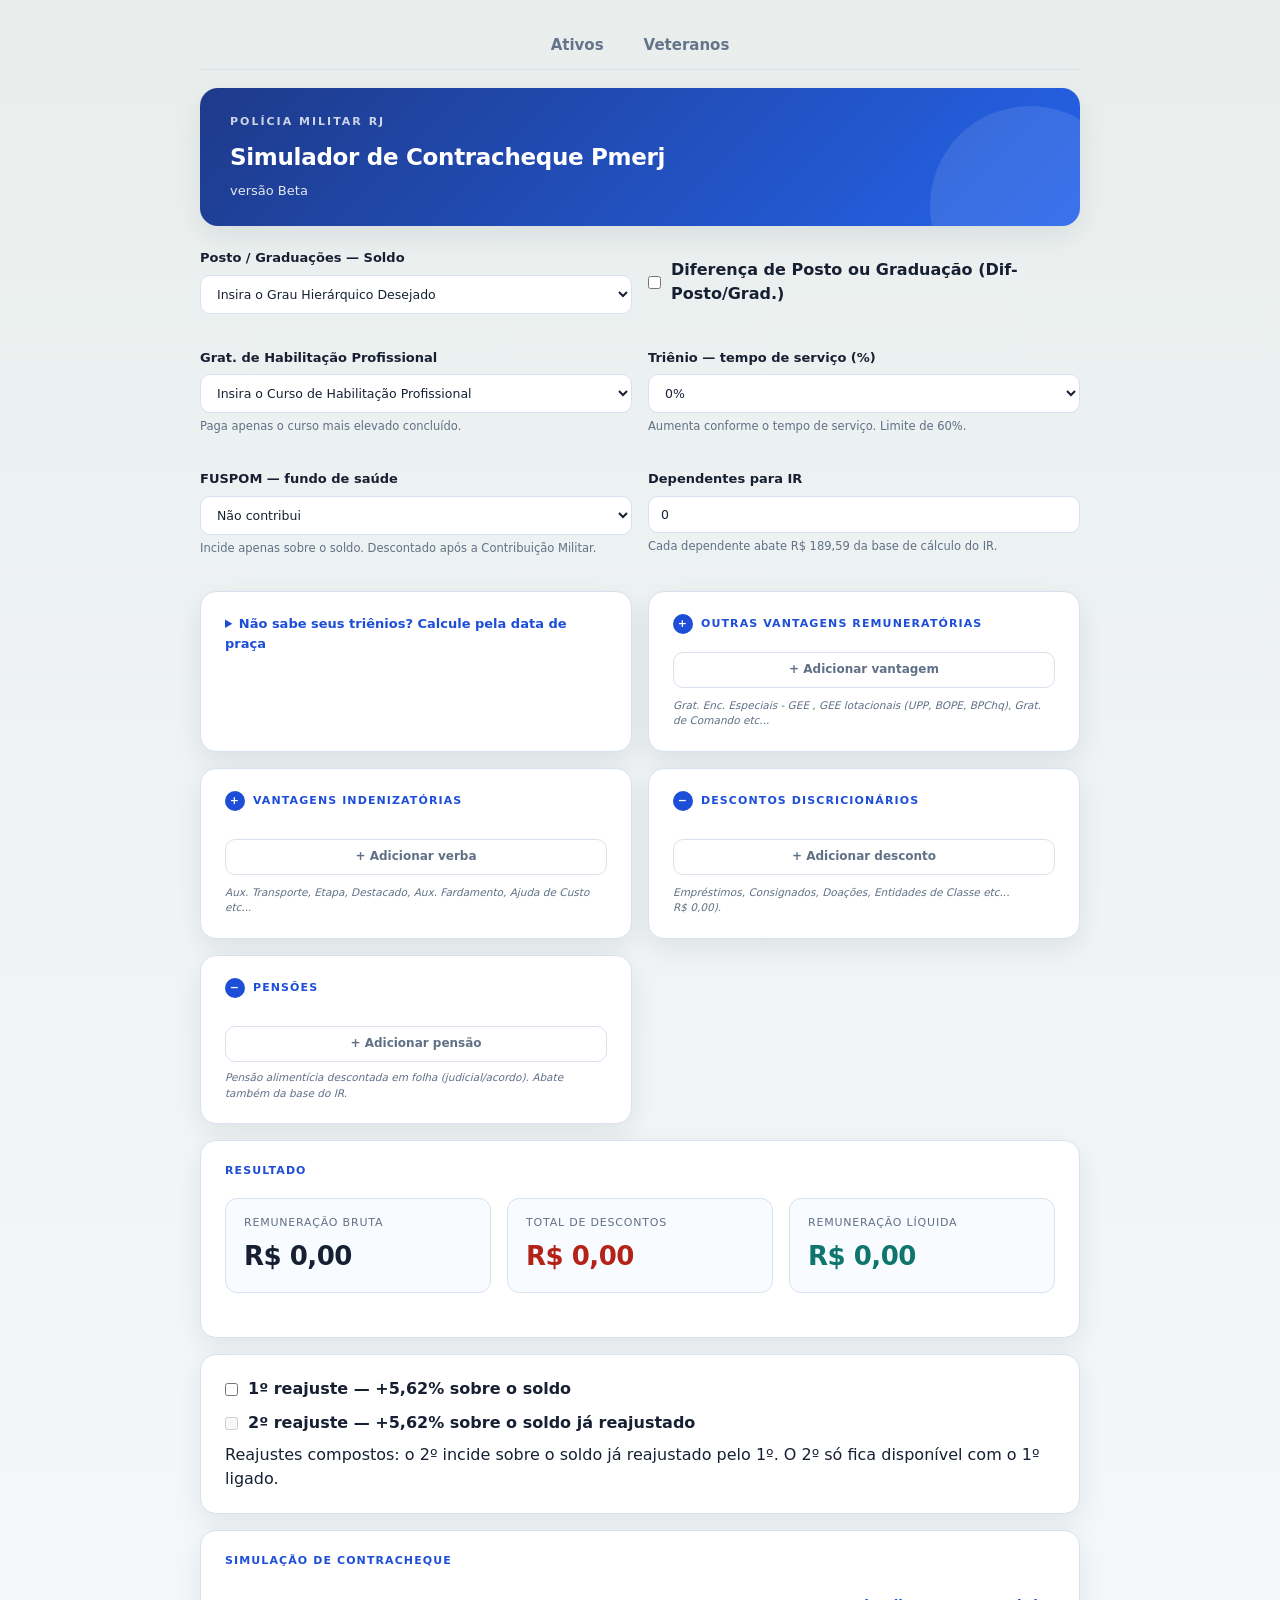
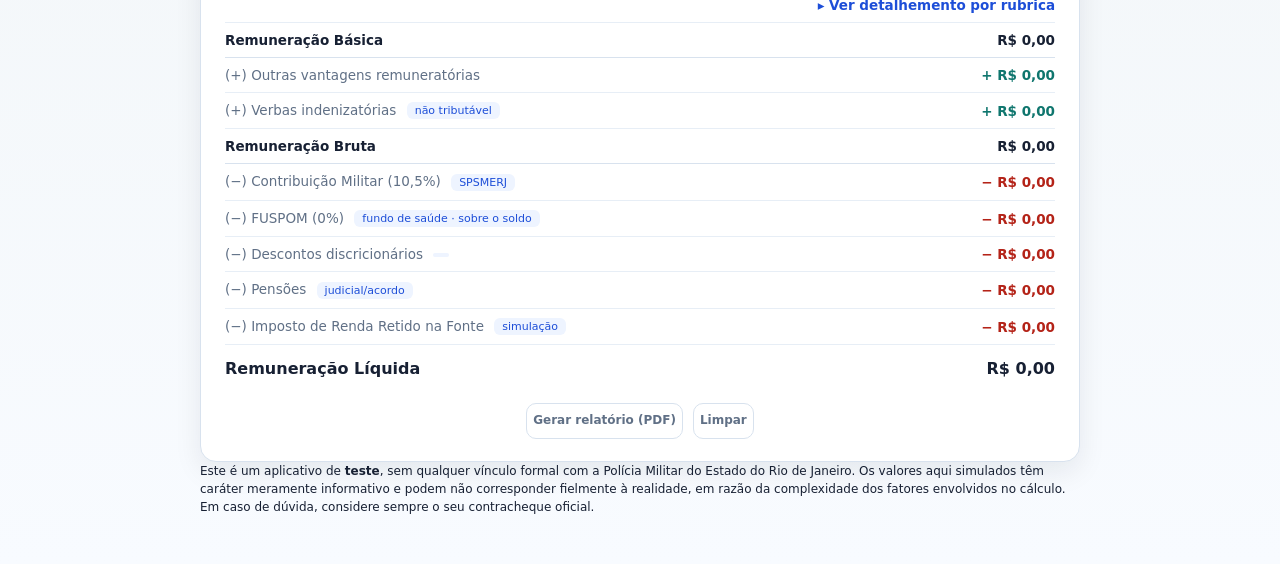
==== index.html @ ab9d59af "Rename calculadora_pmerj.html to index.html" ====
<html lang="pt-BR">

<head>
  <meta charset="UTF-8">
  <meta name="viewport" content="width=device-width, initial-scale=1.0">
  <link rel="stylesheet" href="calculadora_pmerj.css">
  <title>Calculadora de Salário Líquido — Polícia Penal RJ</title>
  <script src="calculadora_pmerj_v4.js"></script>
  <link rel="stylesheet" href="chrome-extension://d1582fdd-89d3-484b-8e49-4ea35ffc04d0/app/content-style.css">
</head>

<body>
  <div class="wrap">
    <header>
      <div class="header-text">
        <div class="brasao">Polícia Militar RJ</div>
        <h1>Simulador de Contracheque Pmerj</h1>
        <p>versão Beta</p>
      </div>
    </header>


    <!-- ====================== CHAVES DE REAJUSTE ====================== -->
    <!-- Reajustes compostos sobre o soldo (no JS). Afetam todas as rubricas,
       pois todas derivam do soldo.
       1º = +5,62% | 2º = +5,62% sobre o já reajustado.
       Acumulado: 1,0562 × 1,0562 = 1,11556 -> +11,56%. -->
    <div class="card" style="margin-bottom:16px;">
      <label for="reajuste"
        style="display:flex; align-items:center; gap:10px; font-weight:700; cursor:pointer; margin:0;">
        <input type="checkbox" id="reajuste">
        1º reajuste — +5,62% sobre o soldo
      </label>
      <label for="reajuste2"
        style="display:flex; align-items:center; gap:10px; font-weight:700; cursor:pointer; margin:10px 0 0;">
        <input type="checkbox" id="reajuste2" disabled>
        2º reajuste — +5,62% sobre o soldo já reajustado
      </label>
      <div class="hint" style="margin-top:8px;">Reajustes compostos: o 2º incide sobre o soldo já reajustado pelo 1º. O
        2º só fica disponível com o 1º ligado.</div>
    </div>


    <div class="grid">


      <!-- ============ CARD 1 — POSTO / GRADUAÇÃO (DEFINIDO) ============ -->
      <div class="field">
        <label for="posto">Posto / Graduações — Soldo</label>
        <select id="posto">

          <option value="3270.73" data-gret="192.5"> Cel PM </option>
          <option value="2943.65" data-gret="192.5">Ten Cel PM </option>
          <option value="2649.28" data-gret="192.5">Maj PM </option>
          <option value="2384.35" data-gret="150">Cap PM </option>
          <option value="2145.60" data-gret="150">1º Ten PM </option>
          <option value="1929.73" data-gret="150">2º Ten PM </option>
          <option value="1736.76" data-gret="150">Asp Of PM </option>
          <option value="1141.49" data-gret="122.5">Cad PM </option>
          <option value="1736.76" data-gret="150">Sub Ten PM</option>
          <option value="1596.12" data-gret="150">1º Sgt PM </option>
          <option value="1448.94" data-gret="150">2º Sgt PM </option>
          <option value="1318.11" data-gret="150">3º Sgt PM </option>
          <option value="1141.49" data-gret="150">Cb PM </option>
          <option value="991.03" data-gret="150">Sd PM </option>
          <option value="817.67" data-gret="122.5">Aluno CFP </option>
          <option value="0" selected> Insira o Grau Hierárquico Desejado </option>
        </select>
      </div>

      <!-- GHP — Gratificação de Habilitação Profissional
           Quem escolhe é o usuário (curso mais elevado concluído).
           value = % sobre o soldo  |  cálculo no JS: soldo * value / 100 -> LINHA no resultado -->

      <div class="field">
        <label for="habilitacao"> Grat. de Habilitação Profissional </label>
        <select name="" id="habilitacao">
          <option value="160">160% - CCEM — Curso de Comando e Estado-Maior</option>
          <option value="110">110% - CAO / CAS — Curso de Aperfeiçoamento de Oficiais / Sargentos</option>
          <option value="85">85% - CE - Curso de Especialização ou Equivalente</option>
          <option value="80">80% - CFO / CFS — Curso de Formação de Oficiais / Sargentos</option>
          <option value="75">75% - CFP — Curso de Formação de Praça</option>
          <option value="0" selected> Insira o Curso de Habilitação Profissional </option>
        </select>
        <div class="hint">Paga apenas o curso mais elevado concluído.</div>
      </div>
      <!-- ============ CARD AUXILIAR — TRIÊNIOS PELA DATA DE PRAÇA ============ -->
      <!-- Helper: usuário informa a data de praça; o JS conta os triênios.
         triênios = Math.floor( (hoje - data_praca) em dias / 1095 )   (1095 = 3 anos, sem bissexto)
         percentual = (a confirmar) 1º triênio 10%, +5% por triênio, teto 60%
         comportamento ao calcular: preencher #trienio automaticamente OU só informar? (a confirmar)
         Nota de estilo: input[type=date] não está no CSS compartilhado (que só cobre number/select),
         então pode aparecer com visual padrão do navegador — ajuste de estilo fica para depois. -->
      <div class="field">
        <label for="trienio">Triênio — tempo de serviço (%)</label>
        <select id="trienio">
          <option value="0" selected>0%</option>
          <option value="10">10%</option>
          <option value="15">15%</option>
          <option value="20">20%</option>
          <option value="25">25%</option>
          <option value="30">30%</option>
          <option value="35">35%</option>
          <option value="40">40%</option>
          <option value="45">45%</option>
          <option value="50">50%</option>
          <option value="55">55%</option>
          <option value="60">60%</option>
        </select>
        <div class="hint">Aumenta conforme o tempo de serviço. Limite de 60%.</div>
      </div>

      <!-- Card recolhível (<details>): nasce fechado para dar mais respiro à página;
         clicar no <summary> expande. Os id internos não mudaram. -->
      <!-- FUSPOM — fundo de saúde (escolhido pelo usuário). DESCONTO.
           value = % | base = SOMENTE o soldo
           cálculo no JS: soldo * value / 100 -> LINHA de desconto (após Contrib. Militar) -->
      <div class="field">
        <label for="fuspom">FUSPOM — fundo de saúde</label>
        <select id="fuspom">
          <option value="0" selected>Não contribui</option>
          <option value="10">10%</option>
          <option value="11">11%</option>
          <option value="12">12%</option>
          <option value="13">13%</option>
          <option value="14">14%</option>
          <option value="15">15%</option>
          <option value="16">16%</option>
          <option value="17">17%</option>
          <option value="18">18%</option>
        </select>
        <div class="hint">Incide apenas sobre o soldo. Descontado após a Contribuição Militar.</div>
      </div>

      <!-- DEPENDENTES (IR) — controle próprio, perto do FUSPOM.
           Cada dependente abate R$ 189,59 do Rendimento Tributável. -->
      <div class="field">
        <label for="dependentes">Dependentes para IR</label>
        <input type="number" id="dependentes" value="0" min="0" step="1" inputmode="numeric">
        <div class="hint">Cada dependente abate R$ 189,59 da base de cálculo do IR.</div>
      </div>


      <!-- CALCULANDO OS TRIENIOS ATRAVÉS DA DATA DE PRAÇA . -->
      <!-- ------------------------------------------------------ -->
      <!-- ------------------------------------------------------ -->

      <details class="card">
        <summary style="cursor:pointer; color:var(--acento); font-weight:800; font-size:13px;">Não sabe seus triênios?
          Calcule pela data de praça</summary>
        <div style="margin-top:18px;">
          <div class="field">
            <label for="data-praca"> Data de praça: </label>
            <input type="date" id="data-praca"> <span class="hint" style="flex:1;">mês / dia / ano</span>
            <div class="hint"> Data de Ingresso na corporação.</div>
          </div>

          <button type="button" class="cen-btn" id="btn-trienios" style="width:100%; margin-bottom:18px;">Calcular
            triênios</button>
          <div class="field">
            <label>Resultado</label>
            <div class="slider-row">
              <span class="hint" style="flex:1;">Triênios completos / Percentual sugerido</span>
              <span class="slider-val" id="trienios-count">—</span>
              <span class="slider-val" id="trienios-pct">—</span>
            </div>
          </div>
        </div>
      </details>

      <!-- ============ CARD — OUTRAS VANTAGENS REMUNERATÓRIAS (até 5) ============ -->
      <!-- TRIBUTÁVEIS: somam à Rem. Básica para formar a Rem. Bruta. -->

      <div class="card">
        <h2><span class="num">+</span> Outras vantagens remuneratórias</h2>
        <div id="vant-lista"><!-- campos adicionados aqui (máx. 5) --></div>
        <button type="button" class="cen-btn" id="btn-add-vant" style="width:100%;">+ Adicionar vantagem
        </button>
        <div class="hint hint-exp"> Grat. Enc. Especiais - GEE , GEE lotacionais (UPP, BOPE, BPChq), Grat. de Comando
          etc...</div>
      </div>


      <!-- ============ CARD — VERBAS INDENIZATÓRIAS (até 5) ============ -->
      <!-- NÃO TRIBUTÁVEIS: entram na Rem. Bruta, mas saem do Rendimento Tributável. -->
      <div class="card">
        <h2><span class="num">+</span> Vantagens Indenizatórias</h2>
        <div id="vind-lista"><!-- campos (máx. 5) --></div>
        <button type="button" class="cen-btn" id="btn-add-vind" style="width:100%; margin-top:10px;">+ Adicionar
          verba</button>

        <div class="hint hint-exp"> Aux. Transporte, Etapa, Destacado, Aux. Fardamento, Ajuda de Custo etc...</div>
      </div>

      <!-- ============ CARD — DESCONTOS DISCRICIONÁRIOS (até 5) ============ -->
      <!-- O usuário adiciona campos (máx. 5). Cada um é um valor livre em R$.
         A SOMA de todos é limitada a 40% da Remuneração Básica (teto dinâmico).
         No JS: somaDisc = soma dos campos; desconto = min(somaDisc, 40% Rem.Básica).
         Campos criados/removidos dinamicamente; o cálculo lê todos pela classe .desc-disc-input. -->
      <div class="card">
        <h2 style=""><span class="num">−</span> Descontos discricionários</h2>
        <div id="desc-disc-lista"><!-- campos adicionados aqui (máx. 5) --></div>
        <button type="button" class="cen-btn" id="btn-add-desc" style="width:100%; margin-top: 10px;">+ Adicionar
          desconto</button>
        <div class="hint hint-exp"> Empréstimos, Consignados, Doações, Entidades de Classe etc... <span
            id="desc-disc-max">R$ 0,00</span>).
        </div>
        <div class="hint" id="desc-disc-aviso" style="display:none; color:var(--vermelho); font-weight:600;">Soma
          acima
          do limite — considerado o máximo permitido.</div>
      </div>

      <!-- ============ CARD — PENSÕES (até 5) ============ -->
      <!-- Desconto. Reduz o líquido E abate da Base de Cálculo do IR.
           Campos dinâmicos lidos pela classe .pensao-input. -->
      <div class="card">
        <h2><span class="num">−</span> Pensões</h2>
        <div id="pensao-lista"><!-- campos adicionados aqui (máx. 5) --></div>
        <button type="button" class="cen-btn" id="btn-add-pensao" style="width:100%; margin-top:10px;">+ Adicionar
          pensão</button>
        <div class="hint hint-exp" style="margin-top:8px;">Pensão alimentícia descontada em folha (judicial/acordo).
          Abate também da base do IR.</div>
      </div>

      <!-- ============ CARD DE RESULTADO ============ -->
      <div class="card result-card">
        <h2> Resultado </h2>
        <div class="big-nums">
          <div class="big-num">
            <div class="lbl">Remuneração Bruta</div>
            <div class="val" id="r-rem-bruta">R$&nbsp;0,00</div>
          </div>
          <div class="big-num">
            <div class="lbl">Total de descontos</div>
            <div class="val" id="r-desc" style="color: var(--vermelho);">R$&nbsp;0,00</div>
          </div>
          <div class="big-num destaque">
            <div class="lbl">Remuneração Líquida</div>
            <div class="val" id="r-liquido">R$&nbsp;0,00</div>
          </div>
        </div>


      </div>

      <!-- DETALHAMENTO (table.breakdown) — "contracheque": rubricas e valores.
           Descontos, auxílios e líquido entram aqui nas próximas etapas. -->
      <div class="card result-card">
        <h2> Simulação de Contracheque </h2>
        <table class="breakdown">
          <tbody>
            <tr id="comp-toggle" style="cursor:pointer;">
              <td colspan="2" class="lbl-cell" style="color:var(--acento); font-weight:700;">
                <span id="comp-arrow">▸</span> Ver detalhemento por rubrica
              </td>
            </tr>
            <tr class="comp-row" style="display:none;">
              <td class="lbl-cell">Soldo base</td>
              <td id="t-soldo">R$&nbsp;0,00</td>
            </tr>
            <tr class="comp-row" style="display:none;">
              <td class="lbl-cell">GRET (<span id="t-gret-p">150</span>%)</td>
              <td class="pos" id="t-gret">+ R$&nbsp;0,00</td>
            </tr>
            <tr class="comp-row" style="display:none;">
              <td class="lbl-cell">GHP — Habilitação (<span id="t-ghp-p">75</span>%)</td>
              <td class="pos" id="t-ghp">+ R$&nbsp;0,00</td>
            </tr>
            <tr class="comp-row" style="display:none;">
              <td class="lbl-cell">GRAM — Risco (62,5%)</td>
              <td class="pos" id="t-gram">+ R$&nbsp;0,00</td>
            </tr>
            <tr class="comp-row" style="display:none;">
              <td class="lbl-cell">Triênio (<span id="t-tri-p">0</span>%)</td>
              <td class="pos" id="t-trienio">+ R$&nbsp;0,00</td>
            </tr>



            <tr class="subtotal">
              <td>Remuneração Básica</td>
              <td id="t-rem-basica">R$&nbsp;0,00</td>
            </tr>
            <tr>
              <td class="lbl-cell">(+) Outras vantagens remuneratórias</td>
              <td class="pos" id="t-vant">+ R$&nbsp;0,00</td>
            </tr>
            <tr>
              <td class="lbl-cell">(+) Verbas indenizatórias <span class="badge-aux">não tributável</span></td>
              <td class="pos" id="t-vind">+ R$&nbsp;0,00</td>
            </tr>
            <tr class="subtotal">
              <td>Remuneração Bruta</td>
              <td id="t-rem-bruta">R$&nbsp;0,00</td>
            </tr>
            <tr>
              <td class="lbl-cell">(−) Contribuição Militar (10,5%) <span class="badge-aux"> SPSMERJ </span></td>
              <td class="neg" id="t-contrib">− R$&nbsp;0,00</td>
            </tr>
            <tr>
              <td class="lbl-cell">(−) Descontos discricionários <span class="badge-aux"></span>
              </td>
              <td class="neg" id="t-desc-disc">− R$&nbsp;0,00</td>
            </tr>
            <tr>
              <td class="lbl-cell">(−) Pensões <span class="badge-aux">judicial/acordo</span></td>
              <td class="neg" id="t-pensao">− R$&nbsp;0,00</td>
            </tr>
            <tr>
              <td class="lbl-cell">(−) Imposto de Renda Retido na Fonte <span class="badge-aux">simulação</span></td>
              <td class="neg" id="t-irrf">− R$&nbsp;0,00</td>
            </tr>
            <tr class="final">
              <td>Remuneração Líquida</td>
              <td id="t-liquido">R$&nbsp;0,00</td>
            </tr>
          </tbody>
        </table>
        <!-- Marcação abaixo do breakdown: isenção da GRAM no IR -->
        <!-- <div style="margin-top:16px; padding-top:14px; border-top:1px solid #e7eef6;">
          <label for="isencao-gram"
            style="display:flex; align-items:center; gap:10px; font-weight:700; cursor:pointer; font-size:13px;">
            <input type="checkbox" id="isencao-gram">
            Possui isenção da GRAM no Imposto de Renda
          </label>
          <div class="hint" style="margin-top:6px;">Se marcado, o valor da GRAM é subtraído da base de cálculo do IR.
          </div>
        </div> -->
      </div>
    </div>
    <!-- Rodapé informativo / aviso -->
      <div class="hint" style="font-size: 12px; font-" >
        Este é um aplicativo de <strong>teste</strong>, sem qualquer vínculo formal com a Polícia Militar
        do Estado do Rio de Janeiro. Os valores aqui simulados têm caráter meramente informativo e podem
        não corresponder fielmente à realidade, em razão da complexidade dos fatores envolvidos no cálculo.
        Em caso de dúvida, considere sempre o seu contracheque oficial.
      </div>
</body>

</html>
---- calculadora_pmerj.css ----
:root {
    --bg: #f4f7fb;
    --surface: #ffffff;
    --surface-soft: #f8fafc;
    --texto: #172033;
    --texto-suave: #607086;
    --borda: #d8e2ee;
    --acento: #1d4ed8;
    --acento-2: #2563eb;
    --verde: #0f766e;
    --vermelho: #b42318;
    --sombra: 0 10px 28px rgba(15, 23, 42, 0.08);
  }
  * { margin: 0; padding: 0; box-sizing: border-box; }
  body {
    font-family: 'Segoe UI', system-ui, -apple-system, sans-serif;
    background: linear-gradient(180deg, #e9eeed 0%, #f8fbff 100%);
    color: var(--texto);
    line-height: 1.5;
    padding: 24px 16px 48px;
    min-height: 100vh;
  }
  .veteranosss {
    background: linear-gradient(130deg, #daacac 0%, #a77777e8 100%);
  }
  .wrap { max-width: 880px; margin: 0 auto; }
  header {
    background: linear-gradient(135deg, #1e3a8a 0%, #2563eb 100%);
    color: #fff;
    border-radius: 18px;
    padding: 26px 30px;
    margin-bottom: 22px;
    box-shadow: var(--sombra);
    position: relative;
    overflow: hidden;
  }
  .veterano{
    background: linear-gradient(135deg, #6b3939 0%, #ef4444 100%);
  }
  header::after {
    content: "";
    position: absolute;
    inset: auto -50px -80px auto;
    width: 200px;
    height: 200px;
    background: rgba(255,255,255,0.10);
    border-radius: 50%;
  }
  .brasao { font-size: 11px; letter-spacing: 2px; text-transform: uppercase; opacity: 0.78; margin-bottom: 10px; font-weight: 700; }
  header h1 { font-size: 23px; font-weight: 700; letter-spacing: -0.3px; margin-bottom: 6px; }
  header p { font-size: 13px; opacity: 0.88; }
  .grid { display: grid; grid-template-columns: 1fr 1fr; gap: 16px; }
  @media (max-width: 720px) { .grid { grid-template-columns: 1fr; } }
  .card {
    background: var(--surface);
    border: 1px solid var(--borda);
    border-radius: 16px;
    padding: 22px 24px;
    box-shadow: var(--sombra);
  }
  .card h2 {
    font-size: 11px;
    text-transform: uppercase;
    letter-spacing: 1.1px;
    color: var(--acento);
    font-weight: 800;
    margin-bottom: 18px;
    display: flex;
    align-items: center;
    gap: 8px;
  }
  .card h2 .num {
    background: var(--acento);
    color: #fff;
    width: 20px;
    height: 20px;
    border-radius: 50%;
    display: inline-flex;
    align-items: center;
    justify-content: center;
    font-size: 11px;
    font-weight: 800;
  }
  .hint-exp{
    font-size: 10.5px;
    font-style: italic;
    color: var(--texto-suave);
    margin-top: 10px;
  }
  .field { margin-bottom: 18px; }
  .field:last-child { margin-bottom: 0; }
  .field label { display: block; font-size: 13px; font-weight: 700; color: var(--texto); margin-bottom: 7px; }
  .field .hint { font-size: 11.5px; color: var(--texto-suave); font-weight: 400; margin-top: 5px; }
  .classes { display: flex; flex-direction: column; gap: 8px; }
  .classe-opt {
    border: 1.5px solid var(--borda);
    border-radius: 12px;
    padding: 12px 14px;
    cursor: pointer;
    display: flex;
    justify-content: space-between;
    align-items: center;
    transition: all 0.15s;
    background: var(--surface-soft);
  }
  .classe-opt:hover { border-color: var(--acento); transform: translateY(-1px); }
  .classe-opt.sel { border-color: var(--acento); background: #eef4ff; }
  .classe-opt .nome { font-size: 13px; font-weight: 700; color: var(--texto); }
  .classe-opt .val { font-size: 13px; color: var(--texto-suave); font-variant-numeric: tabular-nums; }
  .classe-opt.sel .val { color: var(--acento); font-weight: 700; }
  .slider-row { display: flex; align-items: center; gap: 14px; }
  input[type=range] { flex: 1; accent-color: var(--acento); height: 6px; }
  .slider-val {
    min-width: 56px;
    text-align: center;
    font-size: 15px;
    font-weight: 800;
    color: var(--acento-2);
    font-variant-numeric: tabular-nums;
    background: #eef4ff;
    border-radius: 8px;
    padding: 4px 0;
  }
  input[type=number], select {
    width: 100%;
    padding: 10px 12px;
    border: 1.5px solid var(--borda);
    border-radius: 10px;
    font-size: 12.5px;
    font-family: inherit;
    background: #fff;
    color: var(--texto);
  }
  input[type=number]:focus, select:focus { outline: none; border-color: var(--acento); box-shadow: 0 0 0 3px rgba(29,78,216,0.08); }
  .result-card {
    grid-column: 1 / -1;
    background: var(--surface);
    color: var(--texto);
    border: 1px solid var(--borda);
    box-shadow: var(--sombra);
  }
  .result-card h2 { color: var(--acento); }
  .big-nums { display: grid; grid-template-columns: 1fr 1fr 1fr; gap: 16px; margin-bottom: 22px; }
  @media (max-width: 720px) { .big-nums { grid-template-columns: 1fr; gap: 12px; } }
  .big-num { background: #f8fbff; border: 1px solid var(--borda); border-radius: 12px; padding: 16px 18px; }
  .big-num .lbl { font-size: 11px; text-transform: uppercase; letter-spacing: 0.8px; color: var(--texto-suave); margin-bottom: 6px; }
  .big-num .val { font-size: 26px; font-weight: 800; font-variant-numeric: tabular-nums; letter-spacing: -0.5px; color: var(--texto); }
  .big-num.destaque .val { color: var(--verde); }
  table.breakdown { width: 100%; border-collapse: collapse; font-size: 13.5px; }
  table.breakdown td { padding: 9px 0; border-bottom: 1px solid #e7eef6; font-variant-numeric: tabular-nums; color: var(--texto); }
  table.breakdown td:last-child { text-align: right; font-weight: 700; }
  table.breakdown td.lbl-cell { color: var(--texto-suave); font-weight: 400; }
  table.breakdown tr.subtotal td { font-weight: 800; border-bottom: 1.5px solid var(--borda); }
  table.breakdown tr.final td { border-bottom: none; padding-top: 14px; font-size: 16px; font-weight: 800; }
  table.breakdown .pos { color: var(--verde); }
  table.breakdown .neg { color: var(--vermelho); }
  .nota {
    background: #fffdf7;
    border: 1px solid #efe2bf;
    border-left: 4px solid #d4a72c;
    border-radius: 10px;
    padding: 13px 16px;
    font-size: 12.5px;
    color: #6b5510;
    line-height: 1.6;
    margin-top: 18px;
  }
  .footer-note { text-align: center; font-size: 11.5px; color: var(--texto-suave); margin-top: 28px; line-height: 1.7; }
  .badge-aux { display:inline-block; font-size:11px; background:#eef4ff; color:var(--acento); padding:2px 8px; border-radius:6px; margin-left:6px; vertical-align:middle; }
  .cenarios { display: flex; gap: 8px; }
  .cen-btn {
    flex: 1; padding: 9px 6px; border: 1.5px solid var(--borda); border-radius: 10px;
    background: #fff; color: var(--texto-suave); font-size: 12px; font-weight: 700;
    cursor: pointer; font-family: inherit; transition: all 0.15s; line-height: 1.3;
  }
  .cen-btn:hover { border-color: var(--acento); color: var(--texto); }
  .cen-btn.sel { border-color: var(--acento); background: #eef4ff; color: var(--acento); }
  .section-title {
    margin: 22px 0 14px;
    padding-top: 18px;
    border-top: 1px solid #e7eef6;
    font-size: 11px;
    text-transform: uppercase;
    letter-spacing: 1px;
    color: var(--acento);
    font-weight: 800;
  }
  .money-row {
    display: grid;
    grid-template-columns: auto 1fr;
    align-items: center;
    border: 1.5px solid var(--borda);
    border-radius: 12px;
    background: var(--surface-soft);
    overflow: hidden;
    transition: border-color 0.15s, box-shadow 0.15s, background 0.15s;
  }
  .money-row:focus-within {
    border-color: var(--acento);
    background: #fff;
    box-shadow: 0 0 0 3px rgba(29,78,216,0.08);
  }
  .money-prefix {
    height: 100%;
    min-width: 46px;
    display: inline-flex;
    align-items: center;
    justify-content: center;
    border-right: 1px solid var(--borda);
    color: var(--texto-suave);
    font-size: 13px;
    font-weight: 800;
    background: #eef4ff;
  }
  .money-row input {
    width: 100%;
    border: none;
    border-radius: 0;
    background: transparent;
    padding: 12px 14px;
    font-size: 15px;
    font-weight: 800;
    color: var(--texto);
    font-variant-numeric: tabular-nums;
  }
  .money-row input:focus { outline: none; box-shadow: none; }
  .aux-grid { display: grid; grid-template-columns: 1fr 1fr; gap: 12px; }
  @media (max-width: 720px) {
    .aux-grid { grid-template-columns: 1fr; }
  }
  .diff-panel {
    display: flex; justify-content: space-between; align-items: center;
    background: #f3f8ff; border: 1px solid #d9e6ff;
    border-radius: 12px; padding: 14px 18px; margin-bottom: 22px;
  }
  .diff-panel.zero { background: #f5f7fb; border-color: #d8e0ea; }
  .diff-lbl { display: block; font-size: 12px; text-transform: uppercase; letter-spacing: 0.6px; color: var(--texto-suave); }
  .diff-sub { display: block; font-size: 12px; color: var(--texto-suave); margin-top: 2px; }
  .diff-right { text-align: right; }
  .diff-val { display: block; font-size: 22px; font-weight: 800; color: var(--verde); font-variant-numeric: tabular-nums; }
  .diff-panel.zero .diff-val { color: var(--texto-suave); }
  .diff-pct { display: block; font-size: 13px; font-weight: 700; color: var(--verde); opacity: 0.95; }
  .diff-panel.zero .diff-pct { color: var(--texto-suave); }
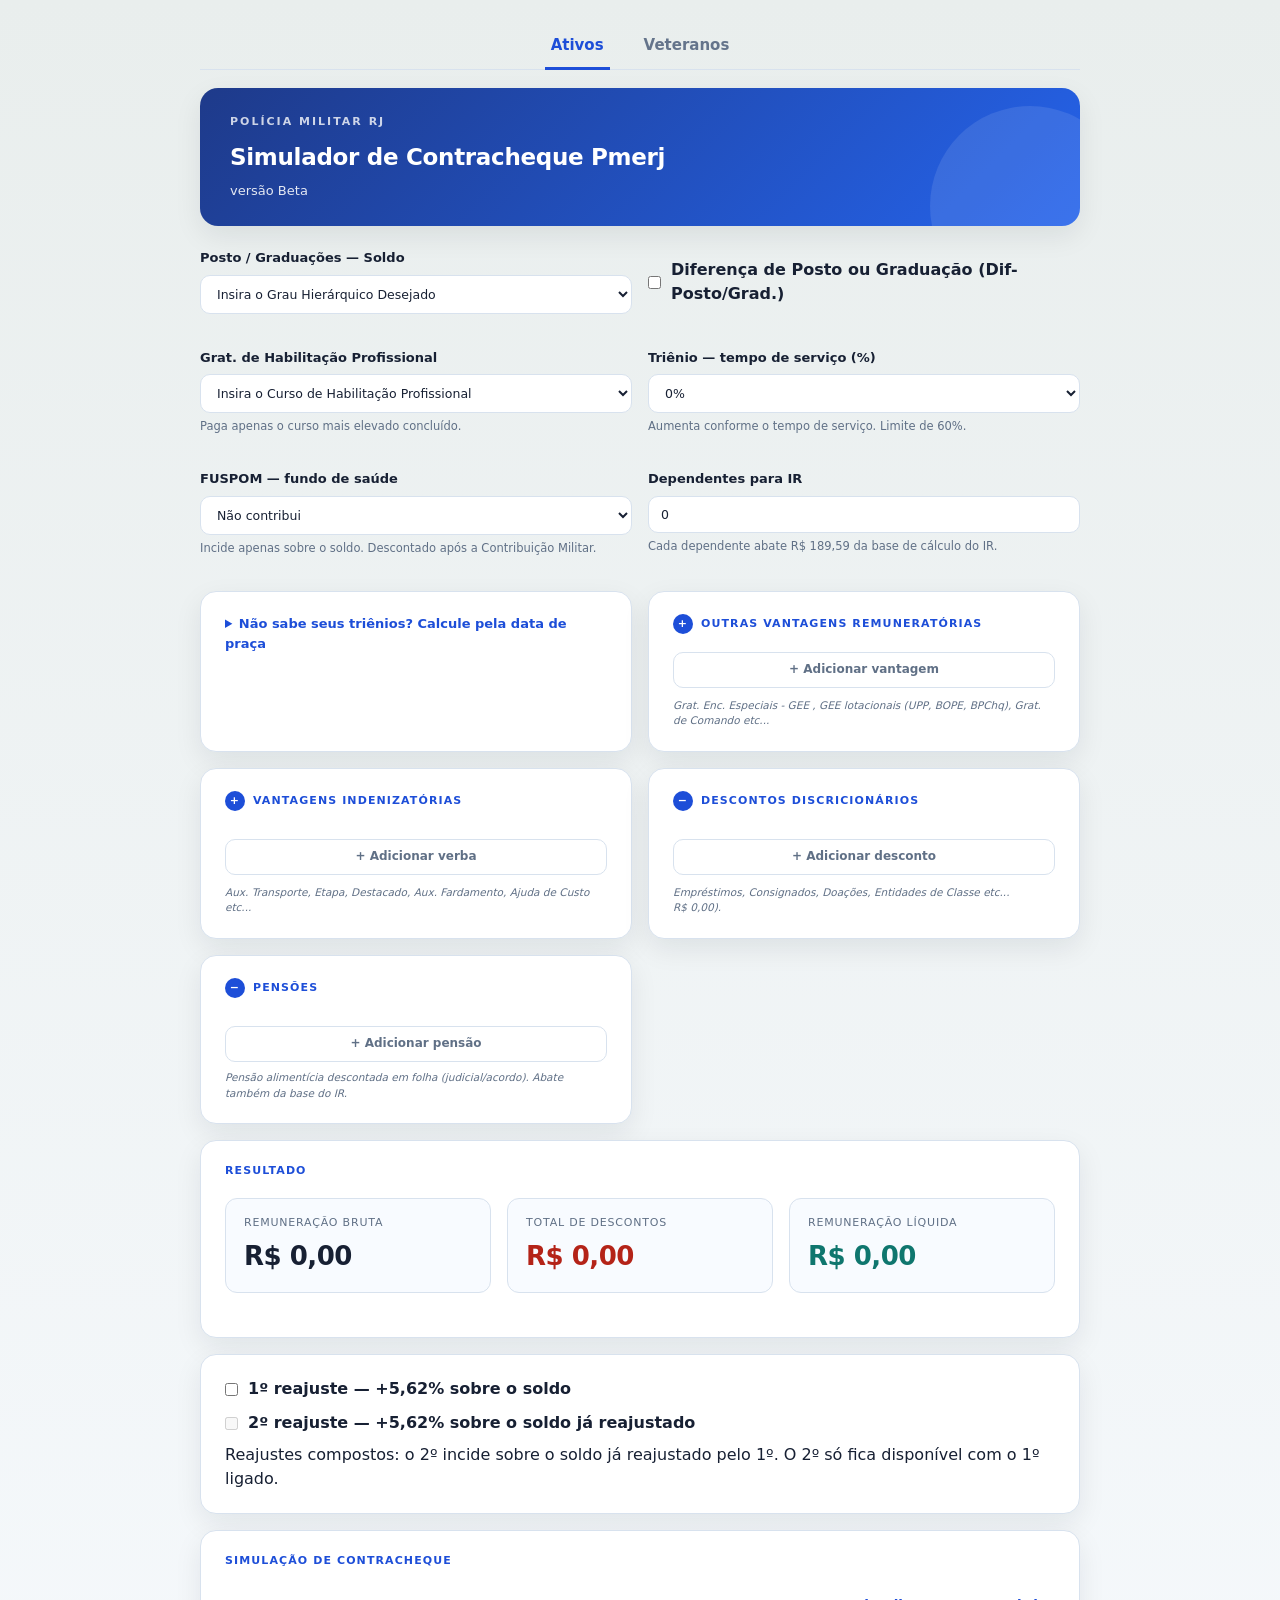
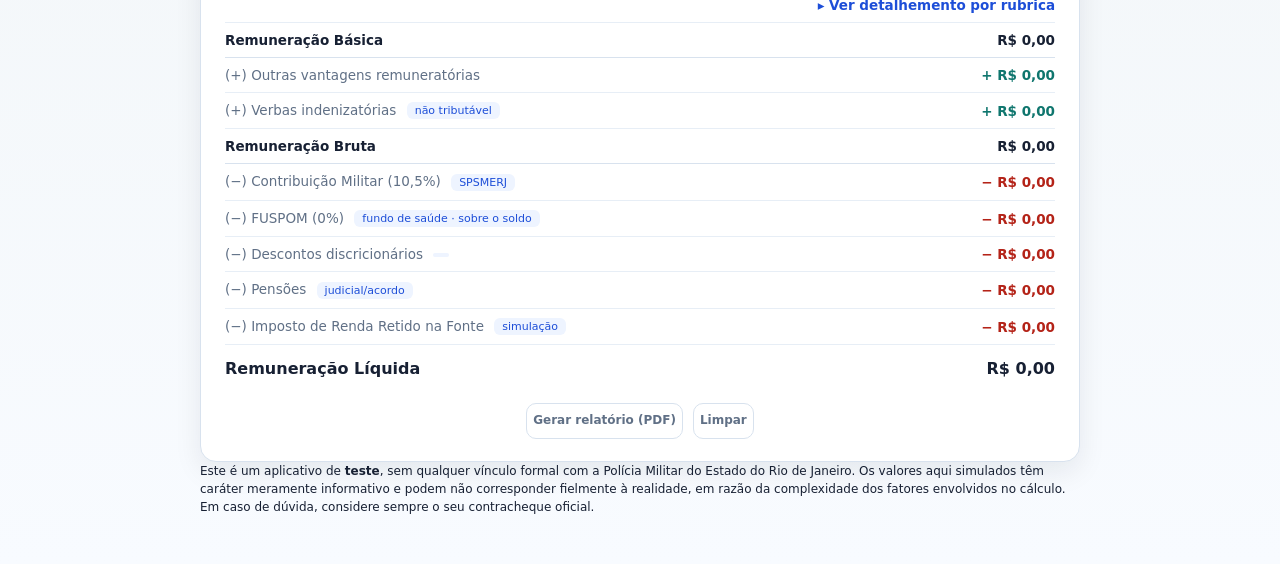
==== commit 28d69374: "Add files via upload" ====
--- a/index.html
+++ b/index.html
@@ -337,4 +337,4 @@
       </div>
 </body>
 
-</html>
+</html>
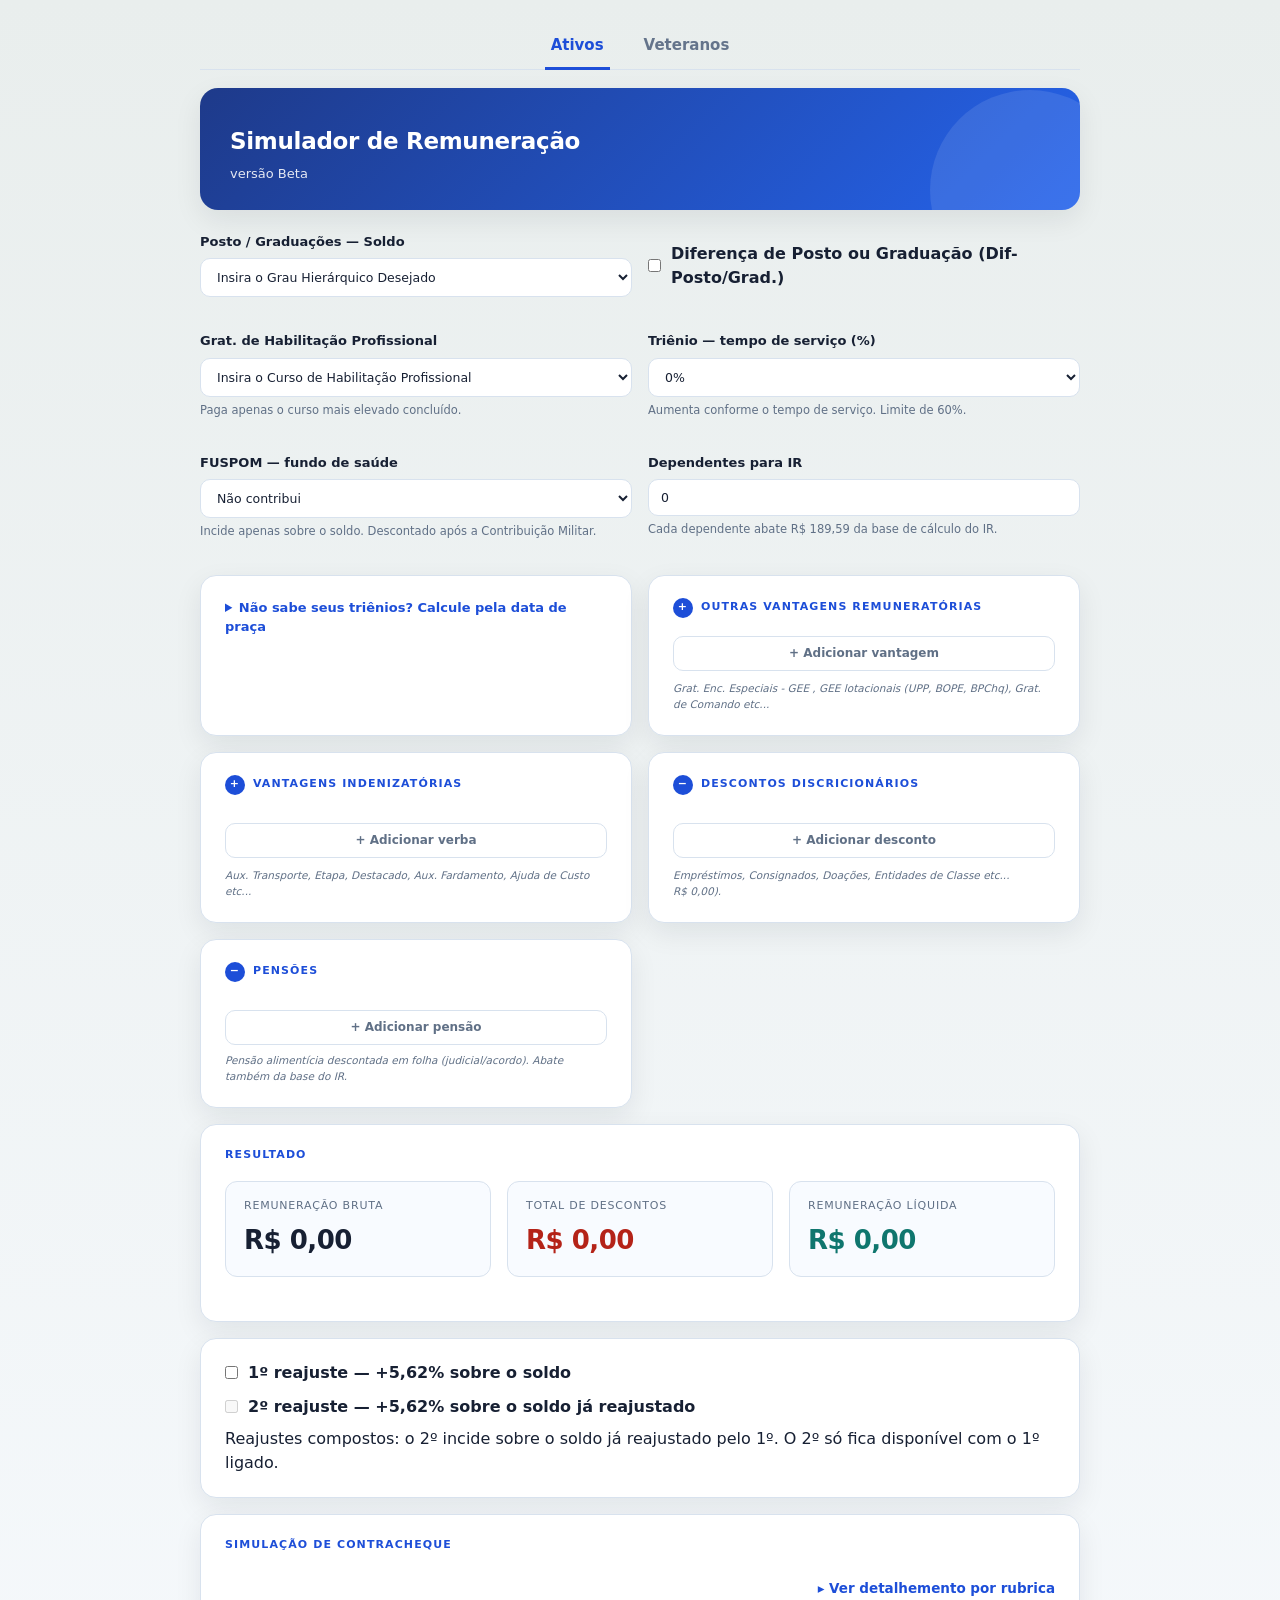
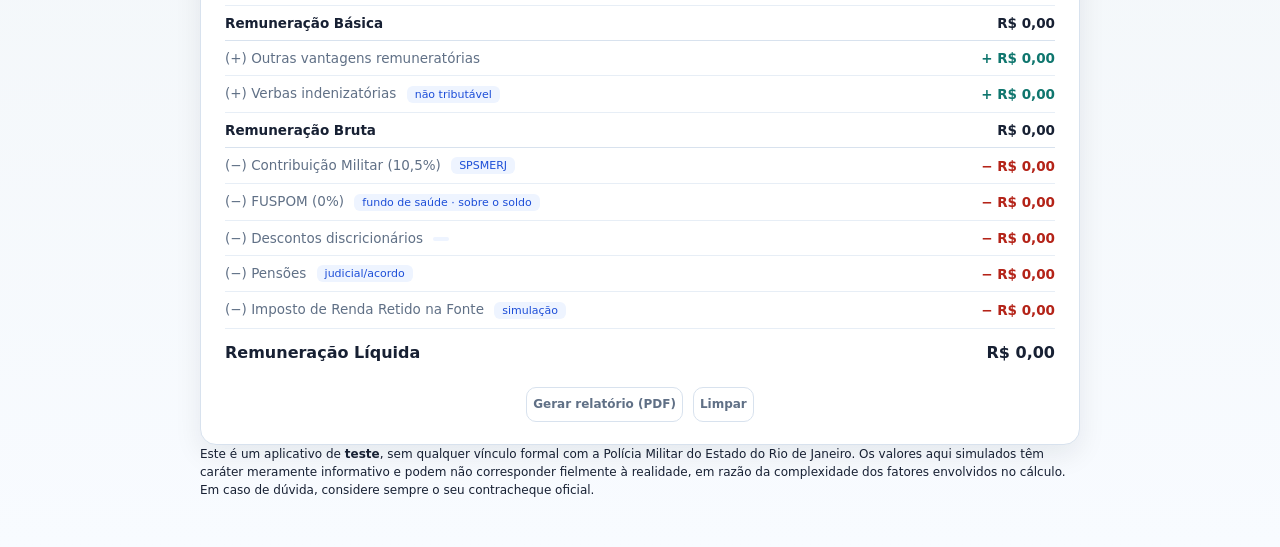
==== commit cb13e78a: "Update index.html" ====
--- a/index.html
+++ b/index.html
@@ -4,7 +4,7 @@
   <meta charset="UTF-8">
   <meta name="viewport" content="width=device-width, initial-scale=1.0">
   <link rel="stylesheet" href="calculadora_pmerj.css">
-  <title>Calculadora de Salário Líquido — Polícia Penal RJ</title>
+  <title>Simulador</title>
   <script src="calculadora_pmerj_v4.js"></script>
   <link rel="stylesheet" href="chrome-extension://d1582fdd-89d3-484b-8e49-4ea35ffc04d0/app/content-style.css">
 </head>
@@ -13,8 +13,8 @@
   <div class="wrap">
     <header>
       <div class="header-text">
-        <div class="brasao">Polícia Militar RJ</div>
-        <h1>Simulador de Contracheque Pmerj</h1>
+        <div class="brasao"></div>
+        <h1>Simulador de Remuneração</h1>
         <p>versão Beta</p>
       </div>
     </header>
@@ -337,4 +337,4 @@
       </div>
 </body>
 
-</html>+</html>
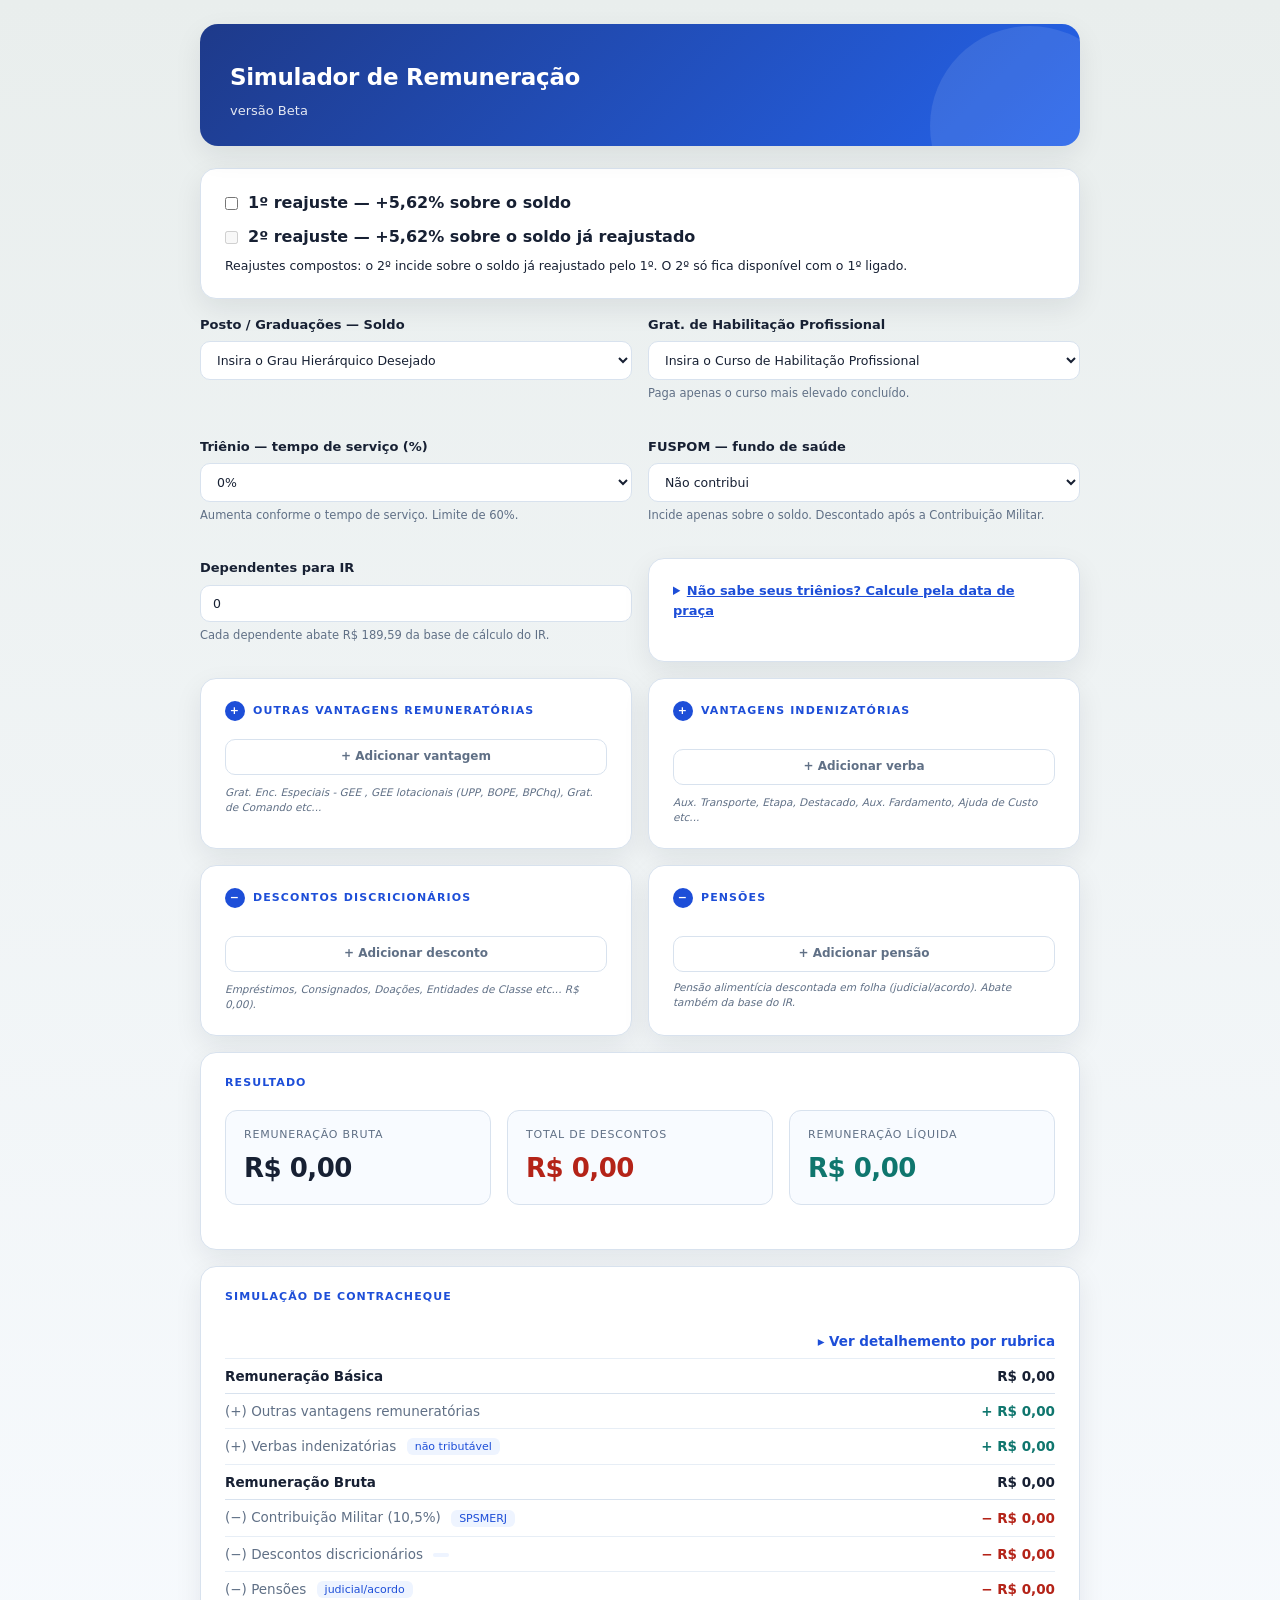
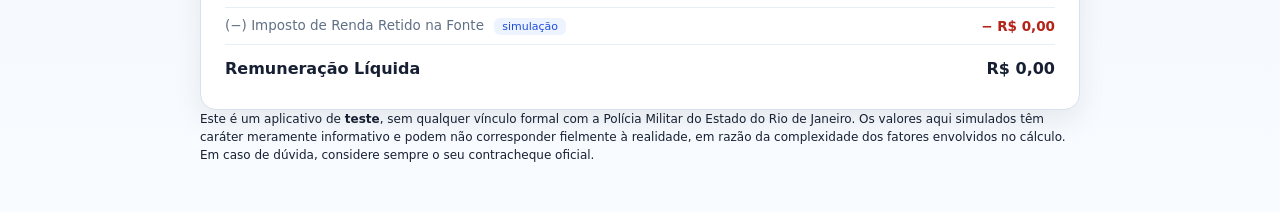
==== commit 577da5d5: "Add files via upload" ====
--- a/index.html
+++ b/index.html
@@ -4,7 +4,7 @@
   <meta charset="UTF-8">
   <meta name="viewport" content="width=device-width, initial-scale=1.0">
   <link rel="stylesheet" href="calculadora_pmerj.css">
-  <title>Simulador</title>
+  <title>Simulador de Remuneração</title>
   <script src="calculadora_pmerj_v4.js"></script>
   <link rel="stylesheet" href="chrome-extension://d1582fdd-89d3-484b-8e49-4ea35ffc04d0/app/content-style.css">
 </head>
@@ -36,7 +36,7 @@
         <input type="checkbox" id="reajuste2" disabled>
         2º reajuste — +5,62% sobre o soldo já reajustado
       </label>
-      <div class="hint" style="margin-top:8px;">Reajustes compostos: o 2º incide sobre o soldo já reajustado pelo 1º. O
+      <div class="hint" style="margin-top:8px; font-size: 12.5px">Reajustes compostos: o 2º incide sobre o soldo já reajustado pelo 1º. O
         2º só fica disponível com o 1º ligado.</div>
     </div>
 
@@ -146,7 +146,7 @@
       <!-- ------------------------------------------------------ -->
 
       <details class="card">
-        <summary style="cursor:pointer; color:var(--acento); font-weight:800; font-size:13px;">Não sabe seus triênios?
+        <summary style="cursor:pointer; color:var(--acento); font-weight:800; font-size:13px; text-decoration: underline">Não sabe seus triênios?
           Calcule pela data de praça</summary>
         <div style="margin-top:18px;">
           <div class="field">
@@ -337,4 +337,4 @@
       </div>
 </body>
 
-</html>
+</html>
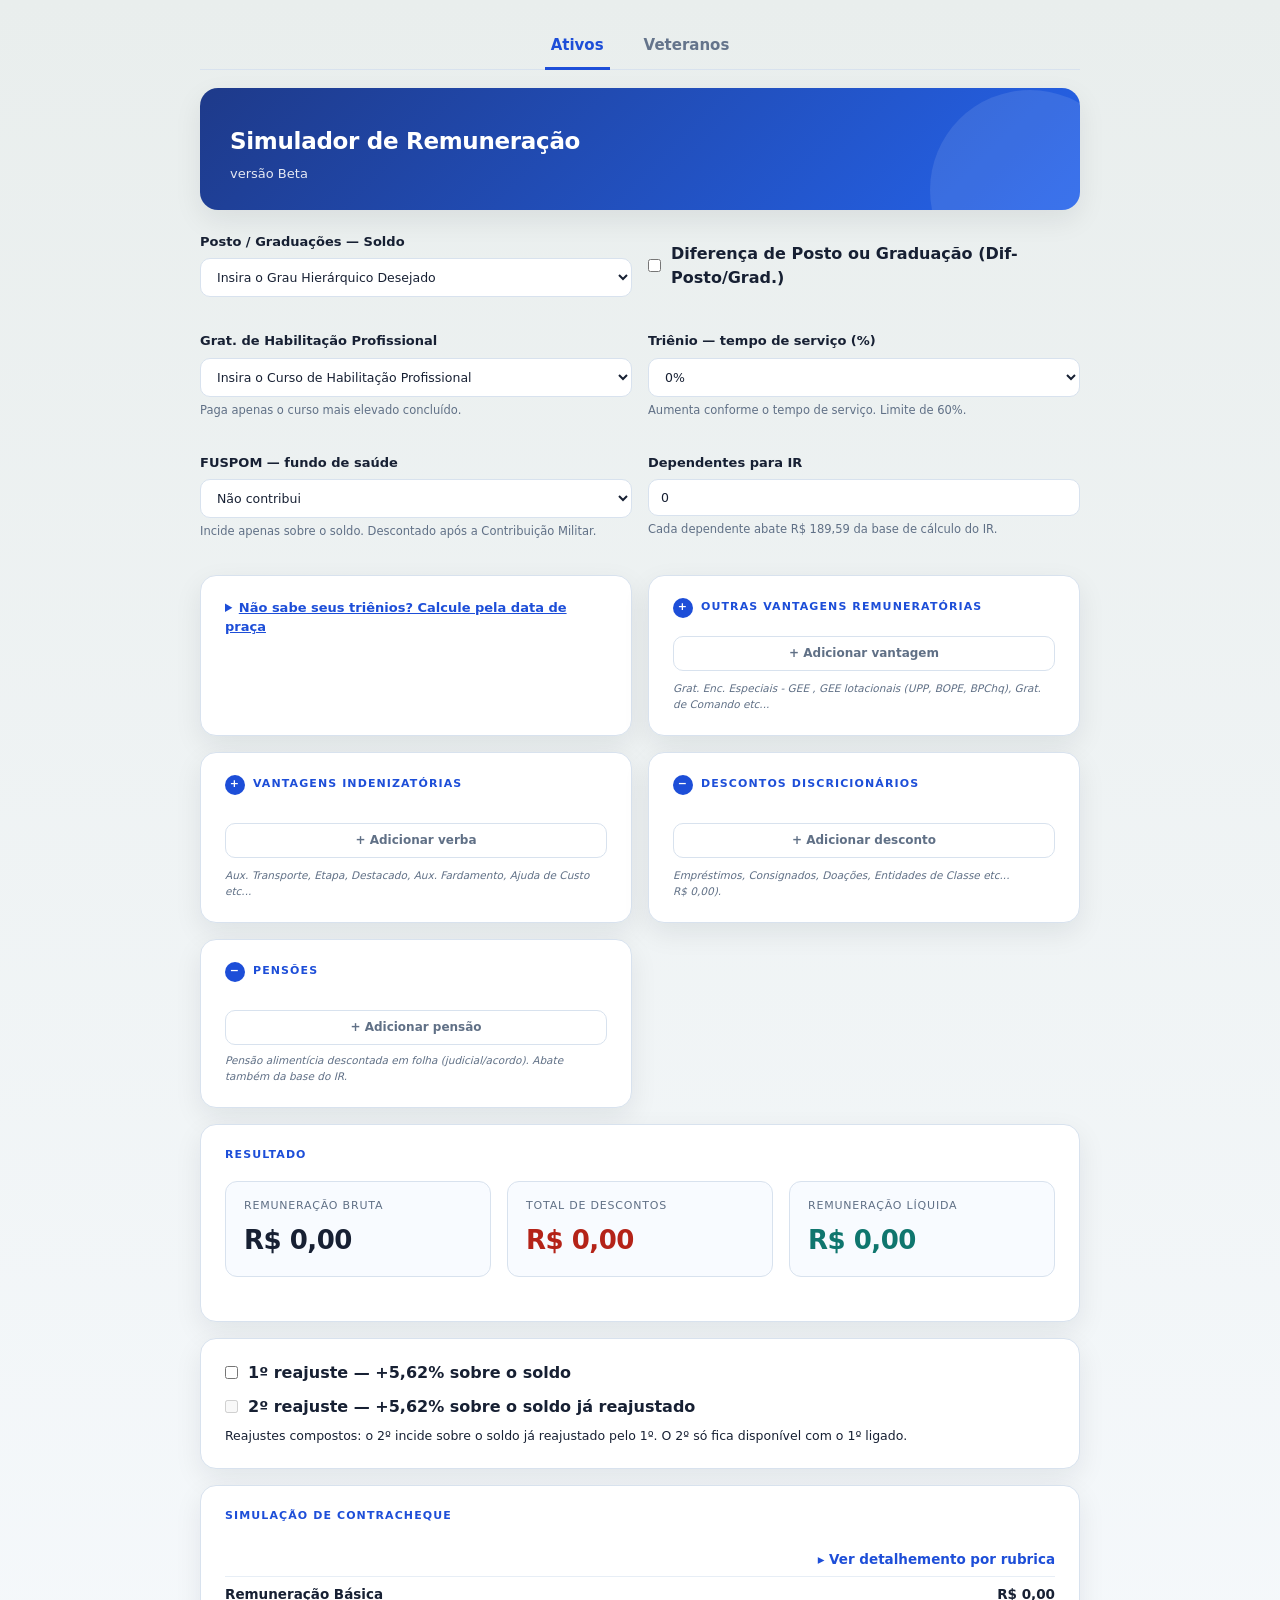
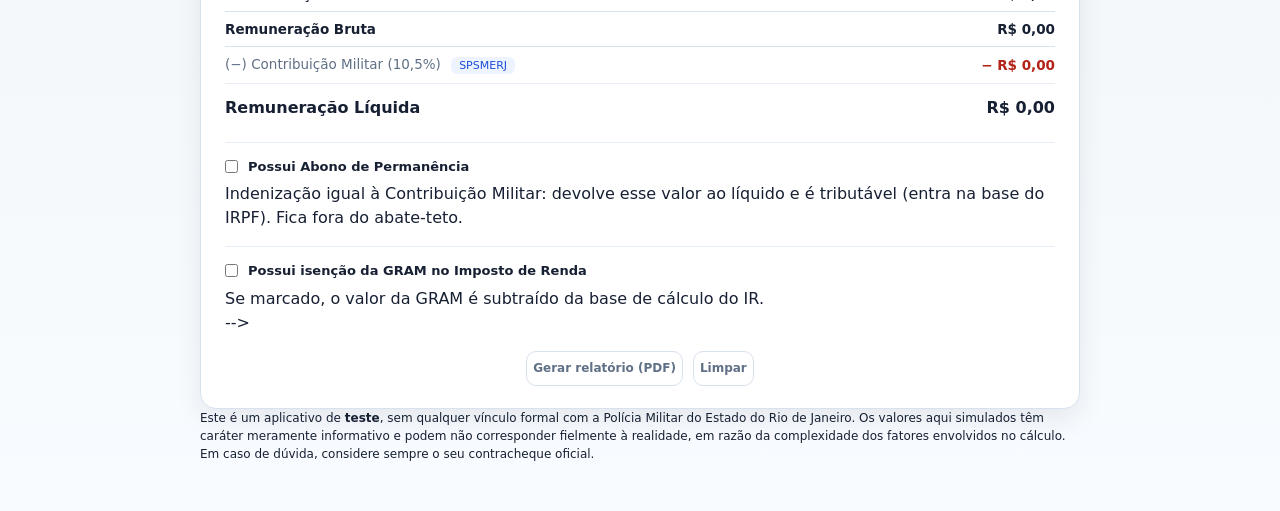
==== commit e743c5ae: "Update print statement from 'Hello' to 'Goodbye'" ====
--- a/index.html
+++ b/index.html
@@ -5,7 +5,7 @@
   <meta name="viewport" content="width=device-width, initial-scale=1.0">
   <link rel="stylesheet" href="calculadora_pmerj.css">
   <title>Simulador de Remuneração</title>
-  <script src="calculadora_pmerj_v4.js"></script>
+  <script src="calculadora_pmerj_v6.js"></script>
   <link rel="stylesheet" href="chrome-extension://d1582fdd-89d3-484b-8e49-4ea35ffc04d0/app/content-style.css">
 </head>
 
@@ -317,7 +317,7 @@
           </tbody>
         </table>
         <!-- Marcação abaixo do breakdown: isenção da GRAM no IR -->
-        <!-- <div style="margin-top:16px; padding-top:14px; border-top:1px solid #e7eef6;">
+         <div style="margin-top:16px; padding-top:14px; border-top:1px solid #e7eef6;">
           <label for="isencao-gram"
             style="display:flex; align-items:center; gap:10px; font-weight:700; cursor:pointer; font-size:13px;">
             <input type="checkbox" id="isencao-gram">
@@ -337,4 +337,4 @@
       </div>
 </body>
 
-</html>+</html>
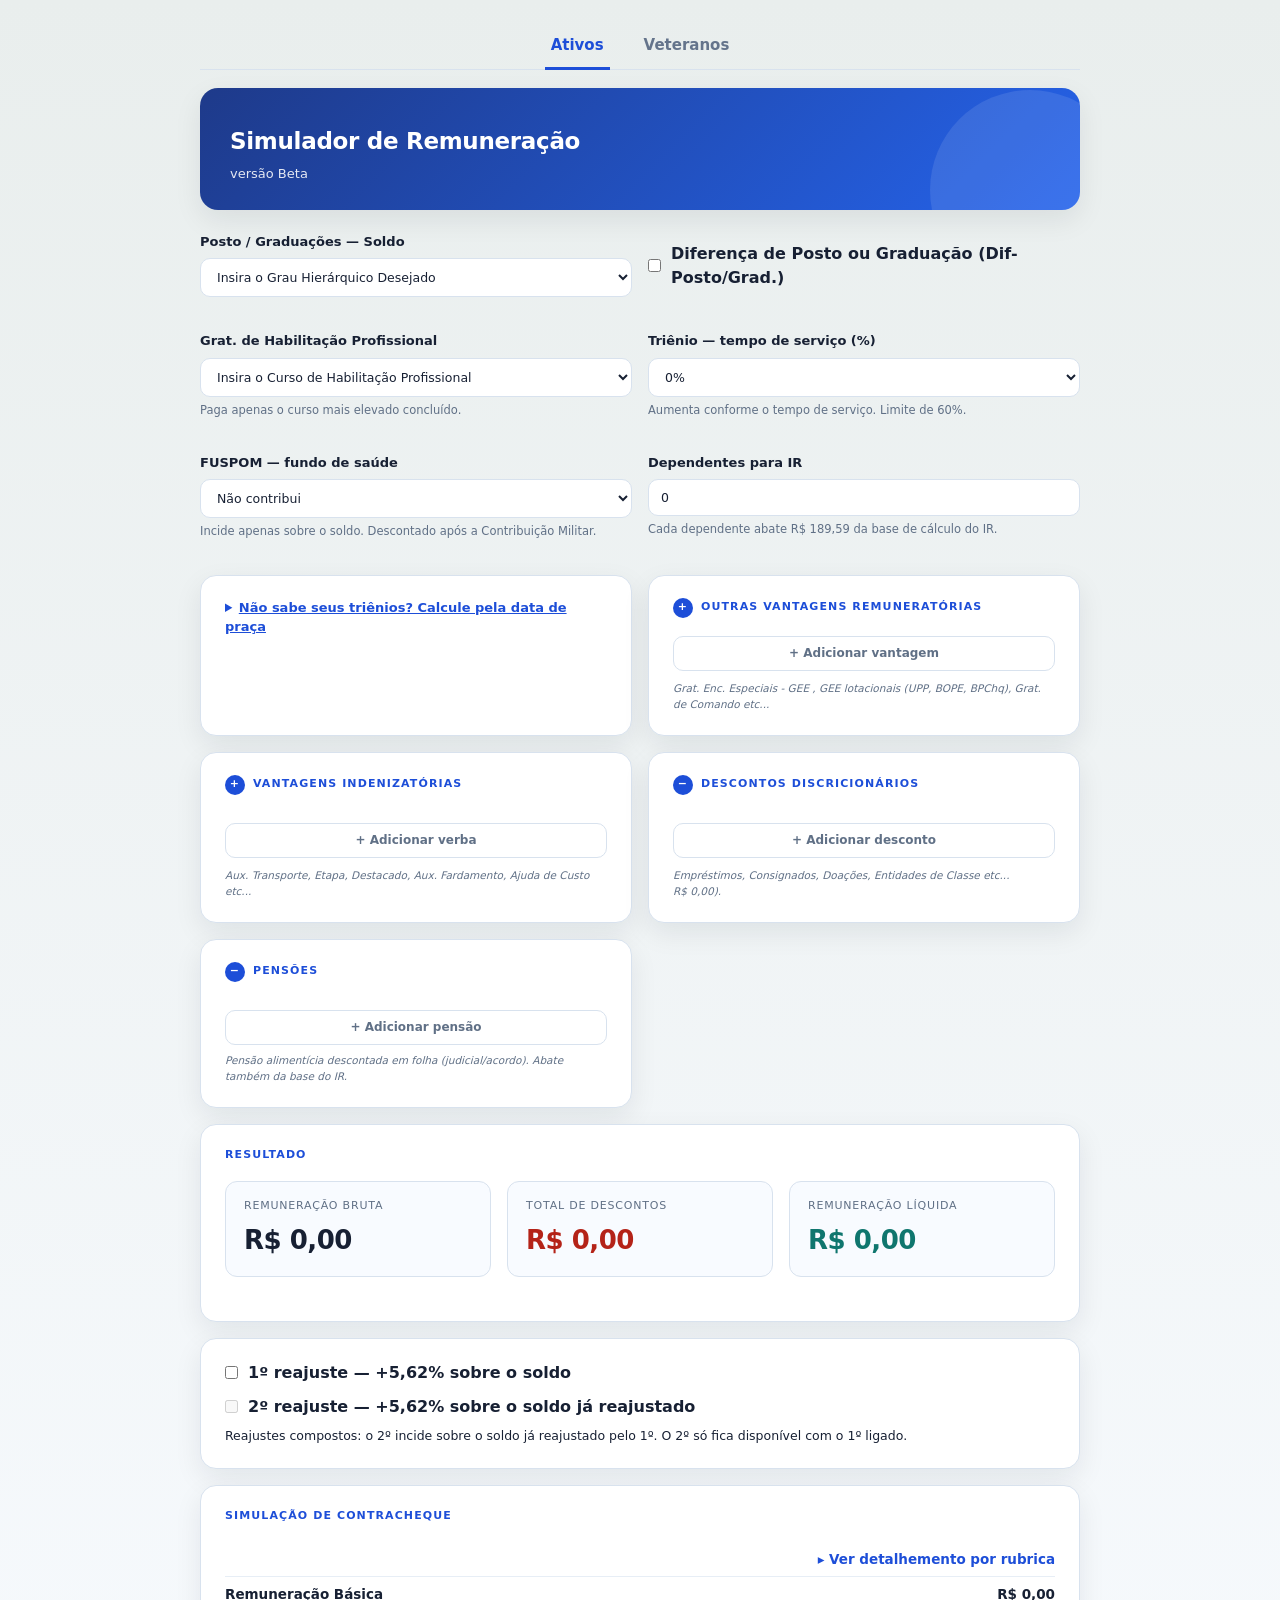
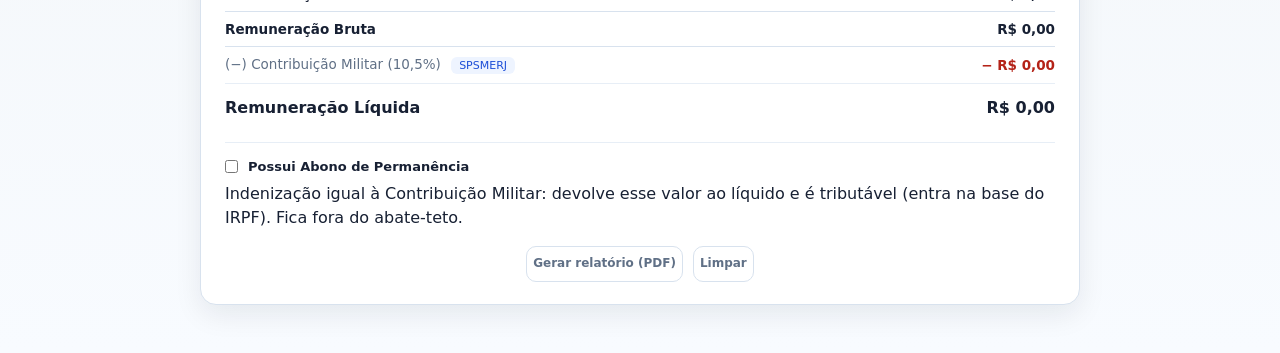
==== commit 04ad4cab: "Update fmt.Println message from 'Hello' to 'Goodbye'" ====
--- a/index.html
+++ b/index.html
@@ -316,25 +316,15 @@
             </tr>
           </tbody>
         </table>
-        <!-- Marcação abaixo do breakdown: isenção da GRAM no IR -->
-         <div style="margin-top:16px; padding-top:14px; border-top:1px solid #e7eef6;">
-          <label for="isencao-gram"
-            style="display:flex; align-items:center; gap:10px; font-weight:700; cursor:pointer; font-size:13px;">
-            <input type="checkbox" id="isencao-gram">
-            Possui isenção da GRAM no Imposto de Renda
-          </label>
-          <div class="hint" style="margin-top:6px;">Se marcado, o valor da GRAM é subtraído da base de cálculo do IR.
-          </div>
-        </div> -->
       </div>
     </div>
     <!-- Rodapé informativo / aviso -->
-      <div class="hint" style="font-size: 12px; font-" >
+ <!-- <div class="hint" style="font-size: 12px; font-" >
         Este é um aplicativo de <strong>teste</strong>, sem qualquer vínculo formal com a Polícia Militar
         do Estado do Rio de Janeiro. Os valores aqui simulados têm caráter meramente informativo e podem
         não corresponder fielmente à realidade, em razão da complexidade dos fatores envolvidos no cálculo.
         Em caso de dúvida, considere sempre o seu contracheque oficial.
-      </div>
+      </div> -->
 </body>
 
 </html>
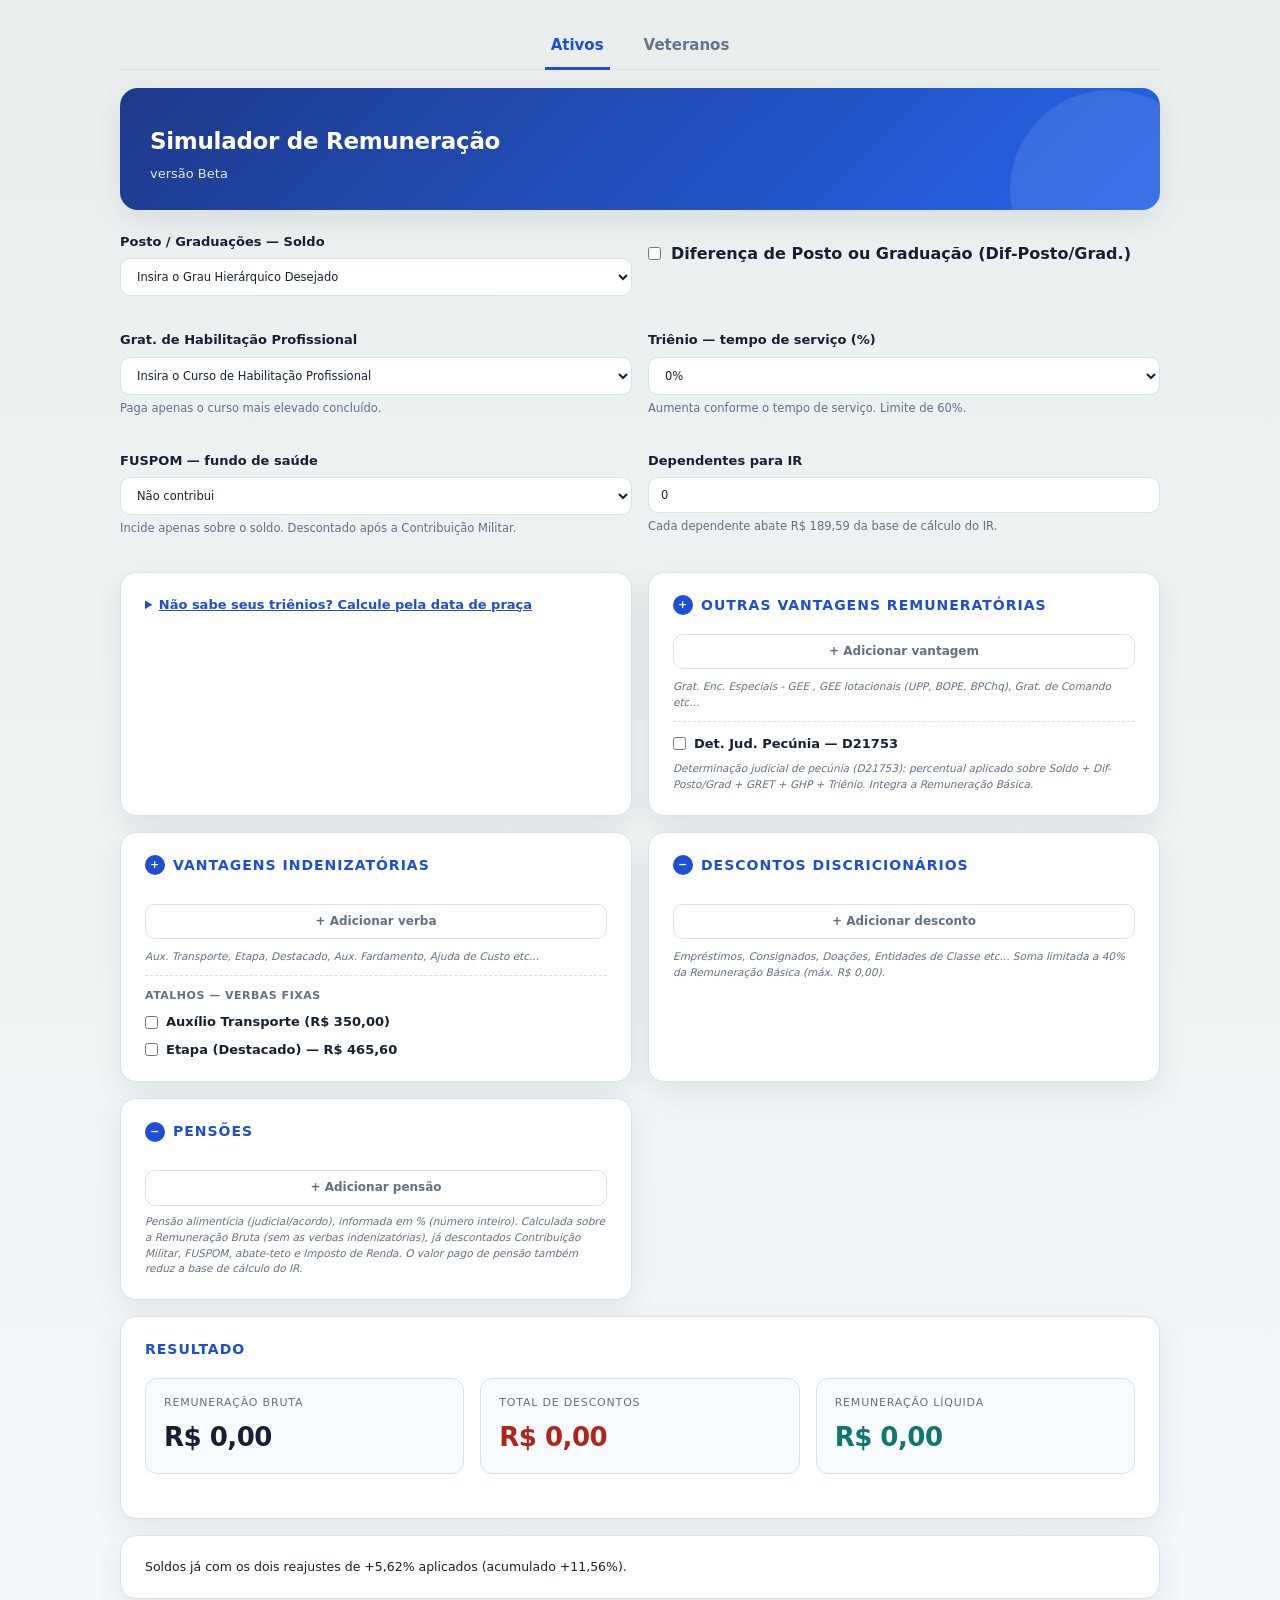
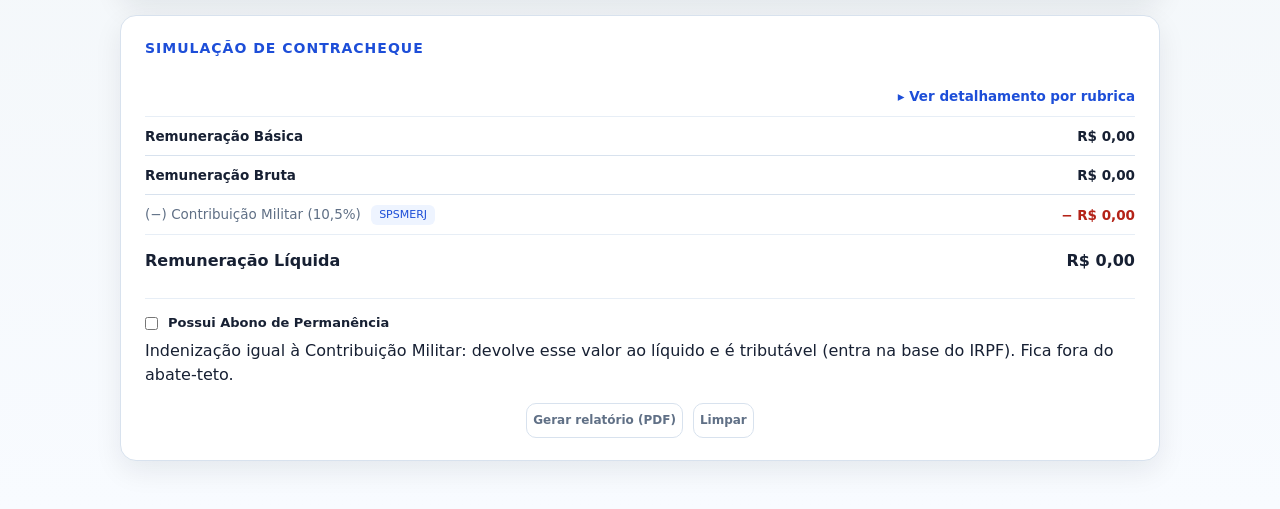
==== commit f12571b1: "Atualiza simulador (ativos): Pecúnia, pensão em %, reajustes fixos e correções - Det. Jud. Pecúnia (" ====
--- a/index.html
+++ b/index.html
@@ -1,3 +1,4 @@
+<!DOCTYPE html>
 <html lang="pt-BR">
 
 <head>
@@ -6,7 +7,6 @@
   <link rel="stylesheet" href="calculadora_pmerj.css">
   <title>Simulador de Remuneração</title>
   <script src="calculadora_pmerj_v6.js"></script>
-  <link rel="stylesheet" href="chrome-extension://d1582fdd-89d3-484b-8e49-4ea35ffc04d0/app/content-style.css">
 </head>
 
 <body>
@@ -20,24 +20,12 @@
     </header>
 
 
-    <!-- ====================== CHAVES DE REAJUSTE ====================== -->
-    <!-- Reajustes compostos sobre o soldo (no JS). Afetam todas as rubricas,
-       pois todas derivam do soldo.
-       1º = +5,62% | 2º = +5,62% sobre o já reajustado.
-       Acumulado: 1,0562 × 1,0562 = 1,11556 -> +11,56%. -->
-    <div class="card" style="margin-bottom:16px;">
-      <label for="reajuste"
-        style="display:flex; align-items:center; gap:10px; font-weight:700; cursor:pointer; margin:0;">
-        <input type="checkbox" id="reajuste">
-        1º reajuste — +5,62% sobre o soldo
-      </label>
-      <label for="reajuste2"
-        style="display:flex; align-items:center; gap:10px; font-weight:700; cursor:pointer; margin:10px 0 0;">
-        <input type="checkbox" id="reajuste2" disabled>
-        2º reajuste — +5,62% sobre o soldo já reajustado
-      </label>
-      <div class="hint" style="margin-top:8px; font-size: 12.5px">Reajustes compostos: o 2º incide sobre o soldo já reajustado pelo 1º. O
-        2º só fica disponível com o 1º ligado.</div>
+    <!-- ====================== REAJUSTES (JÁ EFETIVADOS) ====================== -->
+    <!-- Os dois reajustes de 5,62% estão fixos no cálculo (JS), compostos sobre o soldo.
+       Acumulado: 1,0562 × 1,0562 = 1,11556 -> +11,56%.
+       Este card também recebe, via JS, a opção de GEE (exclusiva de Coronel). -->
+    <div class="card" id="card-reajuste" style="margin-bottom:16px;">
+      <div class="hint" style="font-size: 12.5px">Soldos já com os dois reajustes de +5,62% aplicados (acumulado +11,56%).</div>
     </div>
 
 
@@ -151,7 +139,7 @@
         <div style="margin-top:18px;">
           <div class="field">
             <label for="data-praca"> Data de praça: </label>
-            <input type="date" id="data-praca"> <span class="hint" style="flex:1;">mês / dia / ano</span>
+            <input type="date" id="data-praca"> <span class="hint" style="flex:1;">dia / mês / ano</span>
             <div class="hint"> Data de Ingresso na corporação.</div>
           </div>
 
@@ -202,8 +190,8 @@
         <div id="desc-disc-lista"><!-- campos adicionados aqui (máx. 5) --></div>
         <button type="button" class="cen-btn" id="btn-add-desc" style="width:100%; margin-top: 10px;">+ Adicionar
           desconto</button>
-        <div class="hint hint-exp"> Empréstimos, Consignados, Doações, Entidades de Classe etc... <span
-            id="desc-disc-max">R$ 0,00</span>).
+        <div class="hint hint-exp"> Empréstimos, Consignados, Doações, Entidades de Classe etc... Soma limitada a 40% da
+          Remuneração Básica (máx. <span id="desc-disc-max">R$ 0,00</span>).
         </div>
         <div class="hint" id="desc-disc-aviso" style="display:none; color:var(--vermelho); font-weight:600;">Soma
           acima
@@ -218,8 +206,9 @@
         <div id="pensao-lista"><!-- campos adicionados aqui (máx. 5) --></div>
         <button type="button" class="cen-btn" id="btn-add-pensao" style="width:100%; margin-top:10px;">+ Adicionar
           pensão</button>
-        <div class="hint hint-exp" style="margin-top:8px;">Pensão alimentícia descontada em folha (judicial/acordo).
-          Abate também da base do IR.</div>
+        <div class="hint hint-exp" style="margin-top:8px;">Pensão alimentícia (judicial/acordo), informada em % (número inteiro).
+          Calculada sobre a Remuneração Bruta (sem as verbas indenizatórias), já descontados Contribuição Militar, FUSPOM, abate-teto e Imposto de Renda.
+          O valor pago de pensão também reduz a base de cálculo do IR.</div>
       </div>
 
       <!-- ============ CARD DE RESULTADO ============ -->
@@ -251,7 +240,7 @@
           <tbody>
             <tr id="comp-toggle" style="cursor:pointer;">
               <td colspan="2" class="lbl-cell" style="color:var(--acento); font-weight:700;">
-                <span id="comp-arrow">▸</span> Ver detalhemento por rubrica
+                <span id="comp-arrow">▸</span> Ver detalhamento por rubrica
               </td>
             </tr>
             <tr class="comp-row" style="display:none;">
@@ -303,13 +292,10 @@
               <td class="neg" id="t-desc-disc">− R$&nbsp;0,00</td>
             </tr>
             <tr>
-              <td class="lbl-cell">(−) Pensões <span class="badge-aux">judicial/acordo</span></td>
-              <td class="neg" id="t-pensao">− R$&nbsp;0,00</td>
-            </tr>
-            <tr>
               <td class="lbl-cell">(−) Imposto de Renda Retido na Fonte <span class="badge-aux">simulação</span></td>
               <td class="neg" id="t-irrf">− R$&nbsp;0,00</td>
             </tr>
+            <!-- as linhas de Pensão (uma por pensão informada) são inseridas aqui pelo JS, após o IRRF -->
             <tr class="final">
               <td>Remuneração Líquida</td>
               <td id="t-liquido">R$&nbsp;0,00</td>
@@ -319,12 +305,13 @@
       </div>
     </div>
     <!-- Rodapé informativo / aviso -->
- <!-- <div class="hint" style="font-size: 12px; font-" >
+ <!-- <div class="hint" style="font-size: 12px;">
         Este é um aplicativo de <strong>teste</strong>, sem qualquer vínculo formal com a Polícia Militar
         do Estado do Rio de Janeiro. Os valores aqui simulados têm caráter meramente informativo e podem
         não corresponder fielmente à realidade, em razão da complexidade dos fatores envolvidos no cálculo.
         Em caso de dúvida, considere sempre o seu contracheque oficial.
       </div> -->
+  </div>
 </body>
 
-</html>
+</html>
--- a/calculadora_pmerj.css
+++ b/calculadora_pmerj.css
@@ -23,7 +23,7 @@
   .veteranosss {
     background: linear-gradient(130deg, #daacac 0%, #a77777e8 100%);
   }
-  .wrap { max-width: 880px; margin: 0 auto; }
+  .wrap { max-width: 1040px; margin: 0 auto; }
   header {
     background: linear-gradient(135deg, #1e3a8a 0%, #2563eb 100%);
     color: #fff;
@@ -59,9 +59,9 @@
     box-shadow: var(--sombra);
   }
   .card h2 {
-    font-size: 11px;
+    font-size: 14px;
     text-transform: uppercase;
-    letter-spacing: 1.1px;
+    letter-spacing: 1px;
     color: var(--acento);
     font-weight: 800;
     margin-bottom: 18px;
@@ -126,7 +126,7 @@
     padding: 10px 12px;
     border: 1.5px solid var(--borda);
     border-radius: 10px;
-    font-size: 12.5px;
+    font-size: 11.5px;
     font-family: inherit;
     background: #fff;
     color: var(--texto);
@@ -240,4 +240,4 @@
   .diff-val { display: block; font-size: 22px; font-weight: 800; color: var(--verde); font-variant-numeric: tabular-nums; }
   .diff-panel.zero .diff-val { color: var(--texto-suave); }
   .diff-pct { display: block; font-size: 13px; font-weight: 700; color: var(--verde); opacity: 0.95; }
-  .diff-panel.zero .diff-pct { color: var(--texto-suave); }+  .diff-panel.zero .diff-pct { color: var(--texto-suave); }
